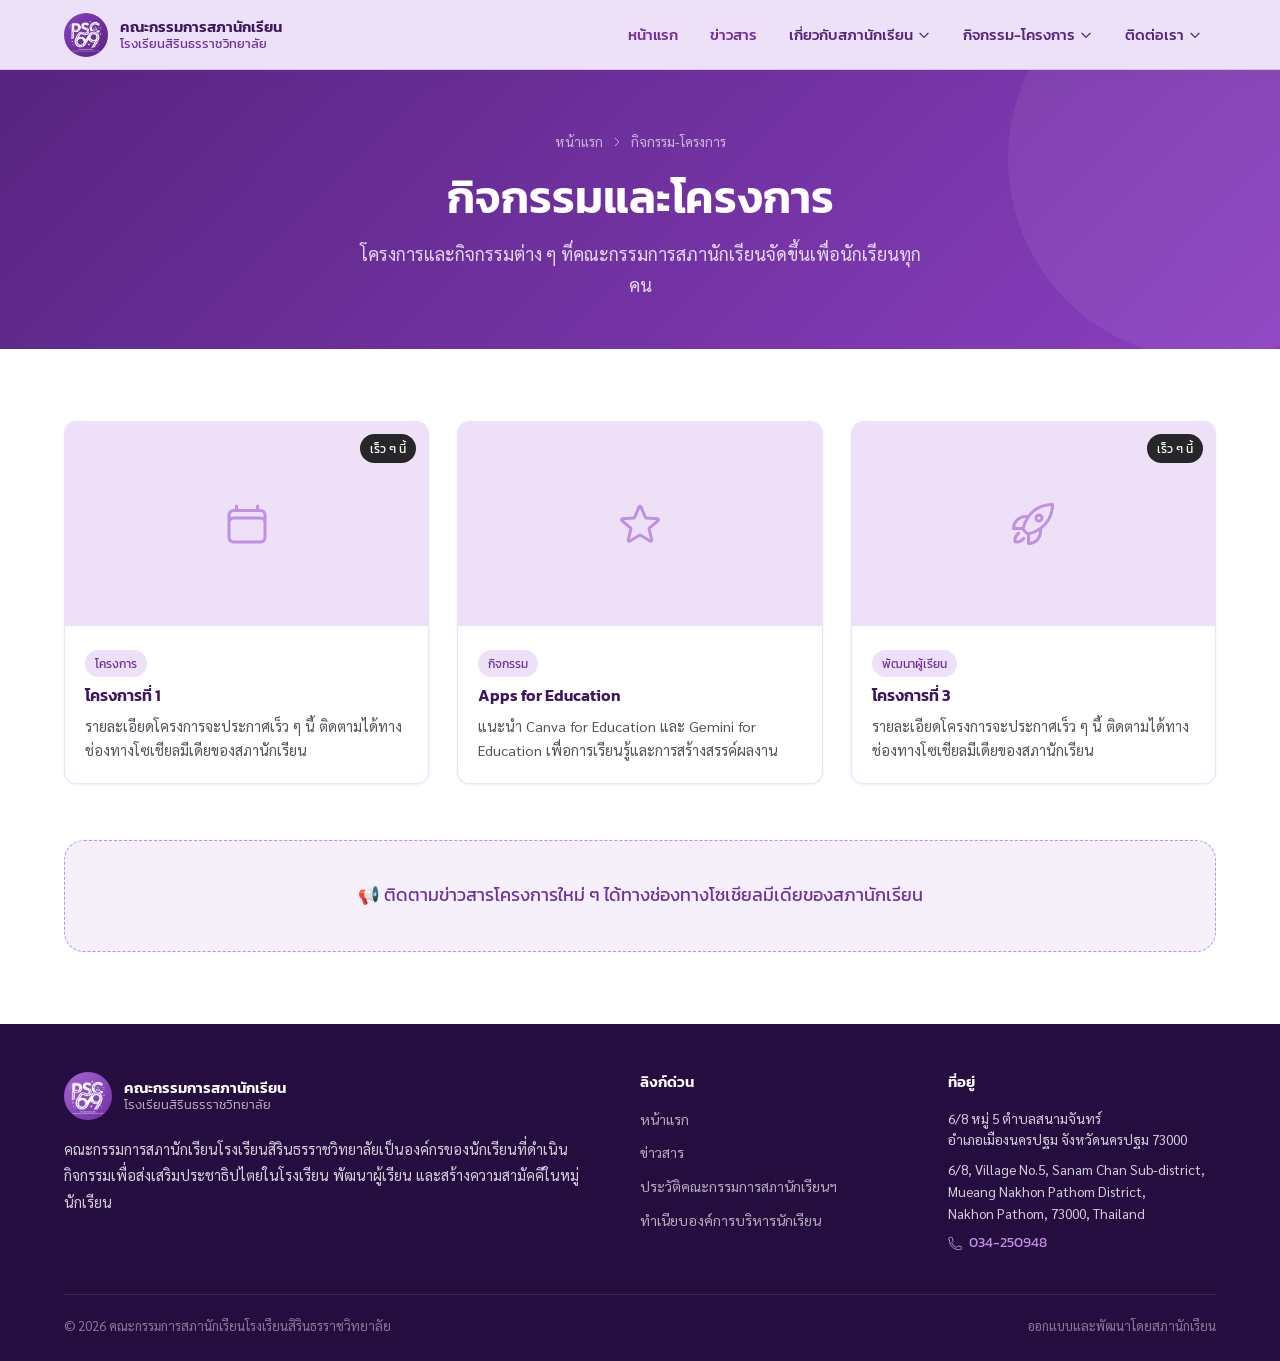
==== activities/index.html @ d9c80523 "first commit" ====
<!DOCTYPE html>
<html lang="th">
<head>
  <meta charset="UTF-8">
  <meta name="viewport" content="width=device-width, initial-scale=1.0">
  <title>กิจกรรม-โครงการ | สภานักเรียน โรงเรียนสิรินธรราชวิทยาลัย</title>
  <link rel="preconnect" href="https://fonts.googleapis.com">
  <link href="https://fonts.googleapis.com/css2?family=Kanit:wght@300;400;500;600;700&family=Sarabun:wght@300;400;500;600&display=swap" rel="stylesheet">
  <link rel="stylesheet" href="../assets/css/style.css">
  <style>body { font-family: 'Sarabun', 'TH Sarabun New', sans-serif; } :root { --font-body: 'Sarabun', sans-serif; }</style>
</head>
<body>

  <section class="page-hero">
    <div class="container">
      <div class="breadcrumb">
        <a href="../index.html">หน้าแรก</a>
        <svg xmlns="http://www.w3.org/2000/svg" fill="none" viewBox="0 0 24 24" stroke-width="2" stroke="currentColor"><path stroke-linecap="round" stroke-linejoin="round" d="m8.25 4.5 7.5 7.5-7.5 7.5"/></svg>
        <span>กิจกรรม-โครงการ</span>
      </div>
      <h1>กิจกรรมและโครงการ</h1>
      <p>โครงการและกิจกรรมต่าง ๆ ที่คณะกรรมการสภานักเรียนจัดขึ้นเพื่อนักเรียนทุกคน</p>
    </div>
  </section>

  <section class="section">
    <div class="container">
      <div class="activities-grid">

        <!-- Activity 1 -->
        <div class="activity-card fade-in">
          <div class="activity-card-img">
            <svg xmlns="http://www.w3.org/2000/svg" fill="none" viewBox="0 0 24 24" stroke-width="1.5" stroke="currentColor"><path stroke-linecap="round" stroke-linejoin="round" d="M6.75 3v2.25M17.25 3v2.25M3 18.75V7.5a2.25 2.25 0 0 1 2.25-2.25h13.5A2.25 2.25 0 0 1 21 7.5v11.25m-18 0A2.25 2.25 0 0 0 5.25 21h13.5A2.25 2.25 0 0 0 21 18.75m-18 0v-7.5A2.25 2.25 0 0 1 5.25 9h13.5A2.25 2.25 0 0 1 21 11.25v7.5"/></svg>
          </div>
          <span class="coming-soon-badge">เร็ว ๆ นี้</span>
          <div class="activity-card-body">
            <span class="activity-tag">โครงการ</span>
            <h3>โครงการที่ 1</h3>
            <p>รายละเอียดโครงการจะประกาศเร็ว ๆ นี้ ติดตามได้ทางช่องทางโซเชียลมีเดียของสภานักเรียน</p>
          </div>
        </div>

        <!-- Activity 2 -->
        <div class="activity-card fade-in" style="transition-delay:.05s">
          <div class="activity-card-img">
            <svg xmlns="http://www.w3.org/2000/svg" fill="none" viewBox="0 0 24 24" stroke-width="1.5" stroke="currentColor"><path stroke-linecap="round" stroke-linejoin="round" d="M11.48 3.499a.562.562 0 0 1 1.04 0l2.125 5.111a.563.563 0 0 0 .475.345l5.518.442c.499.04.701.663.321.988l-4.204 3.602a.563.563 0 0 0-.182.557l1.285 5.385a.562.562 0 0 1-.84.61l-4.725-2.885a.562.562 0 0 0-.586 0L6.982 20.54a.562.562 0 0 1-.84-.61l1.285-5.386a.562.562 0 0 0-.182-.557l-4.204-3.602a.562.562 0 0 1 .321-.988l5.518-.442a.563.563 0 0 0 .475-.345L11.48 3.5Z"/></svg>
          </div>
          <div class="activity-card-body">
            <span class="activity-tag">กิจกรรม</span>
            <h3>Apps for Education</h3>
            <p>แนะนำ Canva for Education และ Gemini for Education เพื่อการเรียนรู้และการสร้างสรรค์ผลงาน</p>
          </div>
        </div>

        <!-- Activity 3 -->
        <div class="activity-card fade-in" style="transition-delay:.1s">
          <div class="activity-card-img">
            <svg xmlns="http://www.w3.org/2000/svg" fill="none" viewBox="0 0 24 24" stroke-width="1.5" stroke="currentColor"><path stroke-linecap="round" stroke-linejoin="round" d="M15.59 14.37a6 6 0 0 1-5.84 7.38v-4.8m5.84-2.58a14.98 14.98 0 0 0 6.16-12.12A14.98 14.98 0 0 0 9.631 8.41m5.96 5.96a14.926 14.926 0 0 1-5.841 2.58m-.119-8.54a6 6 0 0 0-7.381 5.84h4.8m2.581-5.84a14.927 14.927 0 0 0-2.58 5.84m2.699 2.7c-.103.021-.207.041-.311.06a15.09 15.09 0 0 1-2.448-2.448 14.9 14.9 0 0 1 .06-.312m-2.24 2.39a4.493 4.493 0 0 0-1.757 4.306 4.493 4.493 0 0 0 4.306-1.758M16.5 9a1.5 1.5 0 1 1-3 0 1.5 1.5 0 0 1 3 0Z"/></svg>
          </div>
          <span class="coming-soon-badge">เร็ว ๆ นี้</span>
          <div class="activity-card-body">
            <span class="activity-tag">พัฒนาผู้เรียน</span>
            <h3>โครงการที่ 3</h3>
            <p>รายละเอียดโครงการจะประกาศเร็ว ๆ นี้ ติดตามได้ทางช่องทางโซเชียลมีเดียของสภานักเรียน</p>
          </div>
        </div>

      </div>

      <div style="text-align:center;margin-top:56px;padding:40px;background:var(--purple-50);border-radius:var(--radius-lg);border:1px dashed var(--purple-300)">
        <p style="color:var(--purple-600);font-family:var(--font-heading);font-size:1.1rem;margin:0">
          📢 ติดตามข่าวสารโครงการใหม่ ๆ ได้ทางช่องทางโซเชียลมีเดียของสภานักเรียน
        </p>
      </div>
    </div>
  </section>

  <script src="../assets/js/components.js"></script>
  <script src="../assets/js/main.js"></script>
</body>
</html>
---- assets/css/style.css ----
/* =============================================
   สภานักเรียน โรงเรียนสิรินธรราชวิทยาลัย
   Main Stylesheet
   ============================================= */

@import url('https://fonts.googleapis.com/css2?family=Kanit:wght@300;400;500;600;700&display=swap');

/* ---- CSS Variables ---- */
:root {
  --purple-50:  #f5f0fa;
  --purple-100: #ede0f7;
  --purple-200: #d9bff0;
  --purple-300: #bf90e4;
  --purple-400: #a664d4;
  --purple-500: #8a3fc0;
  --purple-600: #6f2fa0;
  --purple-700: #572480;
  --purple-800: #3d1860;
  --purple-900: #260d40;

  --white:      #ffffff;
  --gray-50:    #fafafa;
  --gray-100:   #f4f4f5;
  --gray-200:   #e4e4e7;
  --gray-400:   #a1a1aa;
  --gray-600:   #52525b;
  --gray-800:   #27272a;

  --font-heading: 'Kanit', 'TH Sarabun New', sans-serif;
  --font-body:    'TH Sarabun New', 'Kanit', sans-serif;

  --shadow-sm:  0 1px 3px rgba(138,63,192,.10);
  --shadow-md:  0 4px 16px rgba(138,63,192,.13);
  --shadow-lg:  0 8px 32px rgba(138,63,192,.18);

  --radius-sm:  6px;
  --radius-md:  12px;
  --radius-lg:  20px;

  --nav-height: 70px;
  --transition: 0.3s cubic-bezier(.4,0,.2,1);
}

/* ---- Reset & Base ---- */
*, *::before, *::after { box-sizing: border-box; margin: 0; padding: 0; }

html { scroll-behavior: smooth; font-size: 16px; }

body {
  font-family: var(--font-body);
  font-size: 18px;
  line-height: 1.7;
  color: var(--gray-800);
  background: var(--white);
  overflow-x: hidden;
}

img { max-width: 100%; display: block; }
a  { text-decoration: none; color: inherit; }
ul { list-style: none; }
button { cursor: pointer; border: none; background: none; font-family: inherit; }

/* ---- Typography ---- */
h1, h2, h3, h4, h5, h6 {
  font-family: var(--font-heading);
  font-weight: 600;
  line-height: 1.3;
  color: var(--purple-800);
}
h1 { font-size: clamp(1.8rem, 4vw, 2.8rem); }
h2 { font-size: clamp(1.4rem, 3vw, 2rem); }
h3 { font-size: clamp(1.1rem, 2vw, 1.4rem); }

p { margin-bottom: 1rem; }

/* ---- Utility Classes ---- */
.container {
  max-width: 1200px;
  margin: 0 auto;
  padding: 0 24px;
}
.section { padding: 72px 0; }
.section-sm { padding: 48px 0; }

.btn {
  display: inline-flex;
  align-items: center;
  gap: 8px;
  padding: 12px 28px;
  border-radius: var(--radius-sm);
  font-family: var(--font-heading);
  font-size: 1rem;
  font-weight: 500;
  transition: var(--transition);
}
.btn-primary {
  background: var(--purple-500);
  color: var(--white);
}
.btn-primary:hover {
  background: var(--purple-600);
  transform: translateY(-2px);
  box-shadow: var(--shadow-md);
}
.btn-outline {
  border: 2px solid var(--purple-500);
  color: var(--purple-600);
}
.btn-outline:hover {
  background: var(--purple-500);
  color: var(--white);
  transform: translateY(-2px);
}

.section-header {
  text-align: center;
  margin-bottom: 48px;
}
.section-header h2 { margin-bottom: 12px; }
.section-header p  { color: var(--gray-600); max-width: 600px; margin: 0 auto; }
.section-divider {
  width: 56px; height: 4px;
  background: linear-gradient(90deg, var(--purple-400), var(--purple-300));
  border-radius: 2px;
  margin: 12px auto 0;
}

/* ---- Fade-in Animation ---- */
.fade-in {
  opacity: 0;
  transform: translateY(24px);
  transition: opacity .6s ease, transform .6s ease;
}
.fade-in.visible {
  opacity: 1;
  transform: translateY(0);
}

/* ============================================
   NAVBAR
   ============================================ */
.navbar {
  position: sticky;
  top: 0;
  z-index: 1000;
  height: var(--nav-height);
  background: rgba(237,224,247,.95);
  backdrop-filter: blur(12px);
  border-bottom: 1px solid var(--purple-200);
  box-shadow: 0 2px 12px rgba(138,63,192,.08);
}
.navbar-inner {
  display: flex;
  align-items: center;
  justify-content: space-between;
  height: 100%;
}

/* Brand */
.navbar-brand {
  display: flex;
  align-items: center;
  gap: 12px;
  flex-shrink: 0;
}
.navbar-logo {
  width: 44px; height: 44px;
  background: linear-gradient(135deg, var(--purple-500), var(--purple-700));
  border-radius: 50%;
  display: flex; align-items: center; justify-content: center;
  color: #fff;
  font-family: var(--font-heading);
  font-weight: 700;
  font-size: 1.2rem;
  flex-shrink: 0;
}
.navbar-name {
  font-family: var(--font-heading);
  font-size: .95rem;
  font-weight: 600;
  color: var(--purple-800);
  line-height: 1.2;
  max-width: 280px;
}
.navbar-name span { display: block; font-weight: 400; font-size: .82rem; color: var(--purple-600); }

/* Nav Links */
.navbar-menu {
  display: flex;
  align-items: center;
  gap: 4px;
}
.nav-item { position: relative; }
.nav-link {
  display: flex;
  align-items: center;
  gap: 4px;
  padding: 8px 14px;
  border-radius: var(--radius-sm);
  font-family: var(--font-heading);
  font-size: .95rem;
  font-weight: 500;
  color: var(--purple-700);
  transition: var(--transition);
  white-space: nowrap;
}
.nav-link:hover, .nav-link.active {
  background: var(--purple-100);
  color: var(--purple-600);
}
.nav-link svg { width: 14px; height: 14px; transition: transform var(--transition); }
.nav-item:hover .nav-link svg { transform: rotate(180deg); }

/* Dropdown */
.dropdown-menu {
  position: absolute;
  top: calc(100% + 8px);
  right: 0;
  min-width: 200px;
  background: var(--white);
  border: 1px solid var(--purple-200);
  border-radius: var(--radius-md);
  box-shadow: var(--shadow-lg);
  padding: 8px;
  opacity: 0;
  pointer-events: none;
  transform: translateY(-8px);
  transition: var(--transition);
  z-index: 100;
}
.nav-item:hover .dropdown-menu {
  opacity: 1;
  pointer-events: auto;
  transform: translateY(0);
}
.dropdown-item {
  display: flex;
  align-items: center;
  gap: 10px;
  padding: 10px 14px;
  border-radius: var(--radius-sm);
  font-family: var(--font-heading);
  font-size: .9rem;
  color: var(--gray-700, var(--gray-800));
  transition: var(--transition);
}
.dropdown-item:hover {
  background: var(--purple-50);
  color: var(--purple-600);
}
.dropdown-item svg { width: 18px; height: 18px; color: var(--purple-400); flex-shrink: 0; }

/* Hamburger */
.hamburger {
  display: none;
  flex-direction: column;
  gap: 5px;
  padding: 8px;
  border-radius: var(--radius-sm);
  transition: var(--transition);
}
.hamburger:hover { background: var(--purple-100); }
.hamburger span {
  display: block;
  width: 24px; height: 2px;
  background: var(--purple-700);
  border-radius: 2px;
  transition: var(--transition);
  transform-origin: center;
}
.hamburger.open span:nth-child(1) { transform: rotate(45deg) translate(5px,5px); }
.hamburger.open span:nth-child(2) { opacity: 0; transform: scaleX(0); }
.hamburger.open span:nth-child(3) { transform: rotate(-45deg) translate(5px,-5px); }

/* Mobile overlay */
.mobile-overlay {
  display: none;
  position: fixed; inset: 0;
  background: rgba(38,13,64,.45);
  z-index: 998;
  opacity: 0;
  pointer-events: none;
  transition: opacity var(--transition);
}
.mobile-overlay.active {
  opacity: 1;
  pointer-events: auto;
}

/* Mobile sidebar */
.mobile-menu {
  position: fixed;
  top: 0; right: 0;
  width: min(320px, 85vw);
  height: 100dvh;
  background: var(--white);
  z-index: 999;
  padding: 80px 24px 32px;
  overflow-y: auto;
  transform: translateX(100%);
  transition: transform var(--transition);
  border-left: 2px solid var(--purple-200);
}
.mobile-menu.open { transform: translateX(0); }
.mobile-menu .m-nav-item { border-bottom: 1px solid var(--purple-100); }
.mobile-menu .m-nav-link {
  display: flex; align-items: center; justify-content: space-between;
  padding: 14px 4px;
  font-family: var(--font-heading);
  font-size: 1rem; font-weight: 500;
  color: var(--purple-800);
}
.mobile-menu .m-sub-menu { padding: 0 0 8px 16px; display: none; }
.mobile-menu .m-sub-menu.open { display: block; }
.mobile-menu .m-sub-link {
  display: flex; align-items: center; gap: 8px;
  padding: 10px 4px;
  font-family: var(--font-heading);
  font-size: .95rem;
  color: var(--purple-600);
}
.mobile-menu .m-sub-link:hover { color: var(--purple-500); }
.mobile-menu .m-sub-link svg { width: 16px; height: 16px; }

/* ============================================
   HERO SLIDER
   ============================================ */
.hero-slider {
  position: relative;
  width: 100%;
  max-width: 1100px;
  height: 100%;
  object-fit: cover;
  aspect-ratio: 16/9;
  max-height: 600px;
  overflow: hidden;
  background: var(--purple-900);
  margin: 0 auto;
  border-radius: var(--radius-md);
}
.slide {
  position: absolute; inset: 0;
  opacity: 0;
  transition: opacity .8s ease;
}
.slide.active { opacity: 1; }
.slide img {
  width: 100%; height: 100%;
  object-fit: cover;
  filter: brightness(.75);
}
.slide-caption {
  position: absolute;
  bottom: 0; left: 0; right: 0;
  padding: 40px 48px 32px;
  background: linear-gradient(transparent, rgba(38,13,64,.7));
  color: var(--white);
}
.slide-caption h2 {
  font-family: var(--font-heading);
  font-size: clamp(1.2rem, 3vw, 2rem);
  font-weight: 600;
  color: var(--white);
  text-shadow: 0 2px 8px rgba(0,0,0,.4);
}
.slide-caption p { font-size: 1rem; opacity: .85; margin: 0; }

/* Controls */
.slider-btn {
  position: absolute; top: 50%; transform: translateY(-50%);
  width: 44px; height: 44px;
  background: rgba(255,255,255,.2);
  border-radius: 50%;
  display: flex; align-items: center; justify-content: center;
  color: #fff;
  transition: var(--transition);
  z-index: 10;
  backdrop-filter: blur(4px);
}
.slider-btn:hover { background: rgba(255,255,255,.35); }
.slider-btn.prev { left: 16px; }
.slider-btn.next { right: 16px; }
.slider-btn svg { width: 20px; height: 20px; }

.slider-indicators {
  position: absolute; bottom: 12px; left: 50%; transform: translateX(-50%);
  display: flex; gap: 8px; z-index: 10;
}
.indicator {
  width: 8px; height: 8px;
  border-radius: 50%;
  background: rgba(255,255,255,.5);
  transition: var(--transition);
}
.indicator.active {
  background: var(--white);
  width: 24px;
  border-radius: 4px;
}

/* ============================================
   INTRO SECTION
   ============================================ */
.intro-section {
  background: linear-gradient(135deg, var(--purple-50) 0%, var(--white) 60%);
}
.intro-grid {
  display: grid;
  grid-template-columns: 1fr 1fr;
  gap: 56px;
  align-items: center;
}
.intro-badge {
  display: inline-flex;
  align-items: center;
  gap: 8px;
  padding: 6px 16px;
  background: var(--purple-100);
  color: var(--purple-600);
  border-radius: 100px;
  font-family: var(--font-heading);
  font-size: .85rem;
  font-weight: 500;
  margin-bottom: 16px;
}
.intro-text h2 { margin-bottom: 16px; }
.intro-text p { color: var(--gray-600); }

.intro-stats {
  display: grid;
  grid-template-columns: 1fr 1fr;
  gap: 20px;
}
.stat-card {
  background: var(--white);
  border: 1px solid var(--purple-200);
  border-radius: var(--radius-md);
  padding: 24px;
  text-align: center;
  transition: var(--transition);
  box-shadow: var(--shadow-sm);
}
.stat-card:hover { box-shadow: var(--shadow-md); transform: translateY(-4px); }
.stat-num {
  font-family: var(--font-heading);
  font-size: 2rem;
  font-weight: 700;
  color: var(--purple-500);
}
.stat-label { font-size: .9rem; color: var(--gray-600); margin: 0; }

/* ============================================
   ANNOUNCEMENT CARDS
   ============================================ */
.announcements-section {
  background: linear-gradient(135deg, var(--purple-50) 0%, var(--white) 60%);
}

.news-grid {
  display: grid;
  grid-template-columns: repeat(3, 1fr);
  gap: 28px;
}
.news-card {
  background: var(--white);
  border-radius: var(--radius-md);
  overflow: hidden;
  box-shadow: var(--shadow-sm);
  border: 1px solid var(--purple-100);
  transition: var(--transition);
  display: flex;
  flex-direction: column;
}
.news-card:hover {
  transform: translateY(-6px);
  box-shadow: var(--shadow-lg);
  border-color: var(--purple-300);
}
.news-card-img {
  aspect-ratio: 16/9;
  overflow: hidden;
  background: var(--purple-100);
  position: relative;
}
.news-card-img img {
  width: 100%; height: 100%;
  object-fit: cover;
  transition: transform .5s ease;
}
.news-card:hover .news-card-img img { transform: scale(1.05); }

/* placeholder when no image */
.news-card-img.placeholder {
  display: flex; align-items: center; justify-content: center;
}
.news-card-img.placeholder svg { width: 48px; height: 48px; color: var(--purple-300); }

.news-card-body { padding: 20px; flex: 1; display: flex; flex-direction: column; }
.news-date {
  font-size: .82rem;
  color: var(--purple-500);
  font-family: var(--font-heading);
  margin-bottom: 8px;
}
.news-card-body h3 {
  font-size: 1.05rem;
  margin-bottom: 10px;
  display: -webkit-box;
  -webkit-line-clamp: 2;
  -webkit-box-orient: vertical;
  overflow: hidden;
  /* Fallback for non-webkit browsers */
  max-height: 3.15em;
  line-height: 1.5;
}
.news-card-body p {
  font-size: .92rem;
  color: var(--gray-600);
  margin-bottom: 16px;
  flex: 1;
  display: -webkit-box;
  -webkit-line-clamp: 3;
  -webkit-box-orient: vertical;
  overflow: hidden;
  /* Fallback for non-webkit browsers */
  max-height: 4.14em;
  line-height: 1.38;
}
.read-more {
  display: inline-flex;
  align-items: center;
  gap: 6px;
  color: var(--purple-500);
  font-family: var(--font-heading);
  font-size: .9rem;
  font-weight: 500;
  transition: var(--transition);
}
.read-more:hover { color: var(--purple-700); gap: 10px; }
.read-more svg { width: 16px; height: 16px; }

.section-footer { text-align: center; margin-top: 40px; }

/* ============================================
   FOOTER
   ============================================ */
.footer {
  background: var(--purple-900);
  color: rgba(255,255,255,.8);
  padding: 48px 0 24px;
}
.footer-grid {
  display: grid;
  grid-template-columns: 2fr 1fr 1fr;
  gap: 40px;
  margin-bottom: 40px;
}
.footer-logo {
  display: flex; align-items: center; gap: 12px;
  margin-bottom: 16px;
}
.footer-logo-icon {
  width: 48px; height: 48px;
  background: linear-gradient(135deg, var(--purple-400), var(--purple-600));
  border-radius: 50%;
  display: flex; align-items: center; justify-content: center;
  color: #fff;
  font-family: var(--font-heading);
  font-weight: 700; font-size: 1.2rem;
}
.footer-logo-text {
  font-family: var(--font-heading);
  font-size: .95rem;
  font-weight: 600;
  color: var(--white);
  line-height: 1.2;
}
.footer-logo-text span { display: block; font-weight: 300; font-size: .8rem; opacity: .7; }
.footer-desc { font-size: .92rem; line-height: 1.8; margin-bottom: 0; }

.footer-col h4 {
  font-family: var(--font-heading);
  font-size: .95rem;
  font-weight: 600;
  color: var(--white);
  margin-bottom: 16px;
}
.footer-links { display: flex; flex-direction: column; gap: 10px; }
.footer-links a {
  font-size: .88rem;
  color: rgba(255,255,255,.65);
  transition: color var(--transition);
}
.footer-links a:hover { color: var(--purple-300); }

.footer-address {
  display: flex; flex-direction: column; gap: 8px;
}
.footer-address p { font-size: .85rem; line-height: 1.6; margin: 0; }
.footer-address .phone {
  display: flex; align-items: center; gap: 6px;
  font-family: var(--font-heading);
  color: var(--purple-300);
}
.footer-address .phone svg { width: 15px; height: 15px; }

.footer-bottom {
  border-top: 1px solid rgba(255,255,255,.1);
  padding-top: 20px;
  display: flex;
  justify-content: space-between;
  align-items: center;
  flex-wrap: wrap;
  gap: 12px;
  font-size: .82rem;
  color: rgba(255,255,255,.45);
}

/* ============================================
   PAGE HERO (inner pages)
   ============================================ */
.page-hero {
  background: linear-gradient(135deg, var(--purple-700) 0%, var(--purple-500) 100%);
  color: var(--white);
  padding: 60px 0 48px;
  text-align: center;
  position: relative;
  overflow: hidden;
}
.page-hero::before {
  content: '';
  position: absolute;
  top: -40%; right: -10%;
  width: 400px; height: 400px;
  background: rgba(255,255,255,.06);
  border-radius: 50%;
}
.page-hero h1 { color: var(--white); margin-bottom: 12px; }
.page-hero p { color: rgba(255,255,255,.8); max-width: 580px; margin: 0 auto; }
.breadcrumb {
  display: flex; align-items: center; gap: 8px; justify-content: center;
  margin-bottom: 16px;
  font-size: .85rem;
  color: rgba(255,255,255,.65);
}
.breadcrumb a { color: rgba(255,255,255,.65); transition: color var(--transition); }
.breadcrumb a:hover { color: #fff; }
.breadcrumb svg { width: 12px; height: 12px; }

/* ============================================
   COMMITTEE PAGE
   ============================================ */
.department-section { padding: 56px 0; }
.department-section + .department-section { border-top: 1px solid var(--purple-100); }
.department-header {
  display: flex; align-items: center; gap: 12px;
  margin-bottom: 32px;
}
.dept-icon {
  width: 40px; height: 40px;
  background: var(--purple-100);
  border-radius: var(--radius-sm);
  display: flex; align-items: center; justify-content: center;
  flex-shrink: 0;
}
.dept-icon svg { width: 20px; height: 20px; color: var(--purple-500); }
.department-header h3 { color: var(--purple-700); margin: 0; }

.members-grid {
  display: grid;
  grid-template-columns: repeat(auto-fill, minmax(180px, 1fr));
  gap: 24px;
}
.member-card {
  text-align: center;
  transition: var(--transition);
}
.member-card:hover { transform: translateY(-6px); }
.member-photo {
  width: 100%;
  aspect-ratio: 1;
  border-radius: var(--radius-md);
  overflow: hidden;
  background: var(--purple-100);
  margin-bottom: 12px;
  border: 2px solid var(--purple-200);
  transition: var(--transition);
  display: flex; align-items: center; justify-content: center;
}
.member-card:hover .member-photo {
  border-color: var(--purple-400);
  box-shadow: var(--shadow-md);
}
.member-photo img { width: 100%; height: 100%; object-fit: cover; }
.member-photo svg { width: 56px; height: 56px; color: var(--purple-300); }
.member-name {
  font-family: var(--font-heading);
  font-size: .95rem;
  font-weight: 600;
  color: var(--purple-800);
  margin-bottom: 4px;
}
.member-role {
  font-size: .85rem;
  color: var(--purple-500);
}

/* President card - larger */
.member-card.president .member-photo {
  border-color: var(--purple-400);
  box-shadow: 0 0 0 3px rgba(138,63,192,.15);
}
.member-card.president .member-name { font-size: 1.05rem; }

/* Advisor section */
.advisor-grid {
  display: grid;
  grid-template-columns: repeat(auto-fill, minmax(200px, 1fr));
  gap: 24px;
}

.constitution-banner {
  background: linear-gradient(135deg, var(--purple-50), var(--purple-100));
  border: 1px solid var(--purple-200);
  border-radius: var(--radius-lg);
  padding: 32px 40px;
  display: flex;
  align-items: center;
  justify-content: space-between;
  gap: 24px;
  margin-top: 56px;
}
.constitution-info h3 { margin-bottom: 8px; }
.constitution-info p { color: var(--gray-600); margin: 0; }
.constitution-banner svg.big-icon { width: 56px; height: 56px; color: var(--purple-400); flex-shrink: 0; }

/* ============================================
   ANNOUNCEMENTS LIST PAGE
   ============================================ */
.announcements-grid {
  display: grid;
  grid-template-columns: repeat(3, 1fr);
  gap: 28px;
}
/* inherits .news-card styles */

/* ============================================
   ANNOUNCEMENT DETAIL PAGE
   ============================================ */
.article-layout {
  display: grid;
  grid-template-columns: 1fr 320px;
  gap: 48px;
  align-items: start;
}
.article-hero-img {
  width: 100%;
  aspect-ratio: 16/9;
  object-fit: cover;
  border-radius: var(--radius-md);
  margin-bottom: 32px;
}
.article-meta {
  display: flex; align-items: center; gap: 16px;
  margin-bottom: 24px;
  flex-wrap: wrap;
}
.article-meta .tag {
  padding: 4px 12px;
  background: var(--purple-100);
  color: var(--purple-600);
  border-radius: 100px;
  font-family: var(--font-heading);
  font-size: .82rem;
}
.article-meta .date { font-size: .9rem; color: var(--gray-400); }
.article-content h2, .article-content h3 { margin: 28px 0 12px; }
.article-content p { color: var(--gray-600); }
.article-content img { border-radius: var(--radius-sm); margin: 24px 0; }

.article-sidebar {
  position: sticky; top: calc(var(--nav-height) + 24px);
}
.sidebar-card {
  background: var(--gray-50);
  border: 1px solid var(--purple-100);
  border-radius: var(--radius-md);
  padding: 24px;
  margin-bottom: 24px;
}
.sidebar-card h4 {
  margin-bottom: 16px;
  font-size: 1rem;
  color: var(--purple-700);
}
.recent-news-list { display: flex; flex-direction: column; gap: 14px; }
.recent-news-item { display: flex; gap: 12px; align-items: start; }
.recent-news-item .thumb {
  width: 64px; height: 48px;
  border-radius: 6px;
  overflow: hidden; flex-shrink: 0;
  background: var(--purple-100);
}
.recent-news-item .thumb img { width: 100%; height: 100%; object-fit: cover; }
.recent-news-item a { font-size: .88rem; color: var(--gray-800); line-height: 1.4; transition: color var(--transition); }
.recent-news-item a:hover { color: var(--purple-600); }
.recent-news-item .small-date { font-size: .78rem; color: var(--gray-400); }

/* ============================================
   HISTORY PAGE
   ============================================ */
.history-content { max-width: 800px; margin: 0 auto; }
.history-content h3 { margin: 36px 0 12px; }
.history-content p { color: var(--gray-600); }

.timeline { padding: 16px 0; }
.timeline-item {
  display: flex;
  gap: 24px;
  padding-bottom: 32px;
  position: relative;
}
.timeline-item::before {
  content: '';
  position: absolute;
  left: 31px; top: 32px;
  width: 2px; bottom: 0;
  background: var(--purple-200);
}
.timeline-item:last-child::before { display: none; }
.timeline-dot {
  width: 20px; height: 20px;
  border-radius: 50%;
  background: var(--purple-400);
  border: 3px solid var(--white);
  box-shadow: 0 0 0 2px var(--purple-300);
  flex-shrink: 0;
  margin-top: 4px;
  position: relative; z-index: 1;
}
.timeline-year {
  min-width: 60px;
  font-family: var(--font-heading);
  font-weight: 700;
  font-size: 1rem;
  color: var(--purple-600);
  padding-top: 2px;
}
.timeline-body h4 { margin-bottom: 6px; }
.timeline-body p { font-size: .92rem; color: var(--gray-600); margin: 0; }

/* ============================================
   ACTIVITIES
   ============================================ */
.activities-grid {
  display: grid;
  grid-template-columns: repeat(3,1fr);
  gap: 28px;
}
.activity-card {
  background: var(--white);
  border: 1px solid var(--purple-100);
  border-radius: var(--radius-md);
  overflow: hidden;
  box-shadow: var(--shadow-sm);
  transition: var(--transition);
}
.activity-card:hover { transform: translateY(-6px); box-shadow: var(--shadow-lg); }
.activity-card-img {
  aspect-ratio: 16/9;
  background: var(--purple-100);
  display: flex; align-items: center; justify-content: center;
}
.activity-card-img svg { width: 48px; height: 48px; color: var(--purple-300); }
.activity-card-body { padding: 20px; }
.activity-tag {
  display: inline-block;
  padding: 3px 10px;
  background: var(--purple-100);
  color: var(--purple-600);
  border-radius: 100px;
  font-size: .78rem;
  font-family: var(--font-heading);
  margin-bottom: 8px;
}
.activity-card-body h3 { font-size: 1rem; margin-bottom: 8px; }
.activity-card-body p { font-size: .9rem; color: var(--gray-600); margin: 0; }
.coming-soon-badge {
  position: absolute; top: 12px; right: 12px;
  padding: 4px 10px;
  background: var(--gray-800);
  color: #fff;
  font-family: var(--font-heading);
  font-size: .78rem;
  border-radius: 100px;
}
.activity-card { position: relative; }

/* ============================================
   RESPONSIVE
   ============================================ */
@media (max-width: 1024px) {
  .news-grid, .announcements-grid, .activities-grid { grid-template-columns: repeat(2,1fr); }
  .intro-grid { gap: 32px; }
  .footer-grid { grid-template-columns: 1fr 1fr; }
  .footer-brand { grid-column: span 2; }
  .article-layout { grid-template-columns: 1fr; }
  .article-sidebar { position: static; }
}

@media (max-width: 768px) {
  :root { --nav-height: 60px; }
  body { font-size: 17px; }

  .navbar-menu { display: none; }
  .hamburger { display: flex; }
  .mobile-overlay { display: block; }

  .navbar-name { font-size: .82rem; max-width: 200px; }

  .hero-slider {
    height: 260px;
    max-width: 100%;
    aspect-ratio: 16/9;
    max-height: 800px;
  }
  .slide-caption { padding: 24px; }

  .intro-grid { grid-template-columns: 1fr; gap: 32px; }
  .news-grid, .announcements-grid, .activities-grid { grid-template-columns: 1fr; }
  .members-grid { grid-template-columns: repeat(2, 1fr); }
  .advisor-grid { grid-template-columns: repeat(2, 1fr); }
  .footer-grid { grid-template-columns: 1fr; }
  .footer-brand { grid-column: span 1; }
  .footer-bottom { flex-direction: column; text-align: center; }
  .constitution-banner { flex-direction: column; text-align: center; }
  .section { padding: 48px 0; }
}

@media (max-width: 480px) {
  .container { padding: 0 16px; }
  .members-grid { grid-template-columns: repeat(2,1fr); gap: 16px; }
  .intro-stats { grid-template-columns: 1fr 1fr; }
}
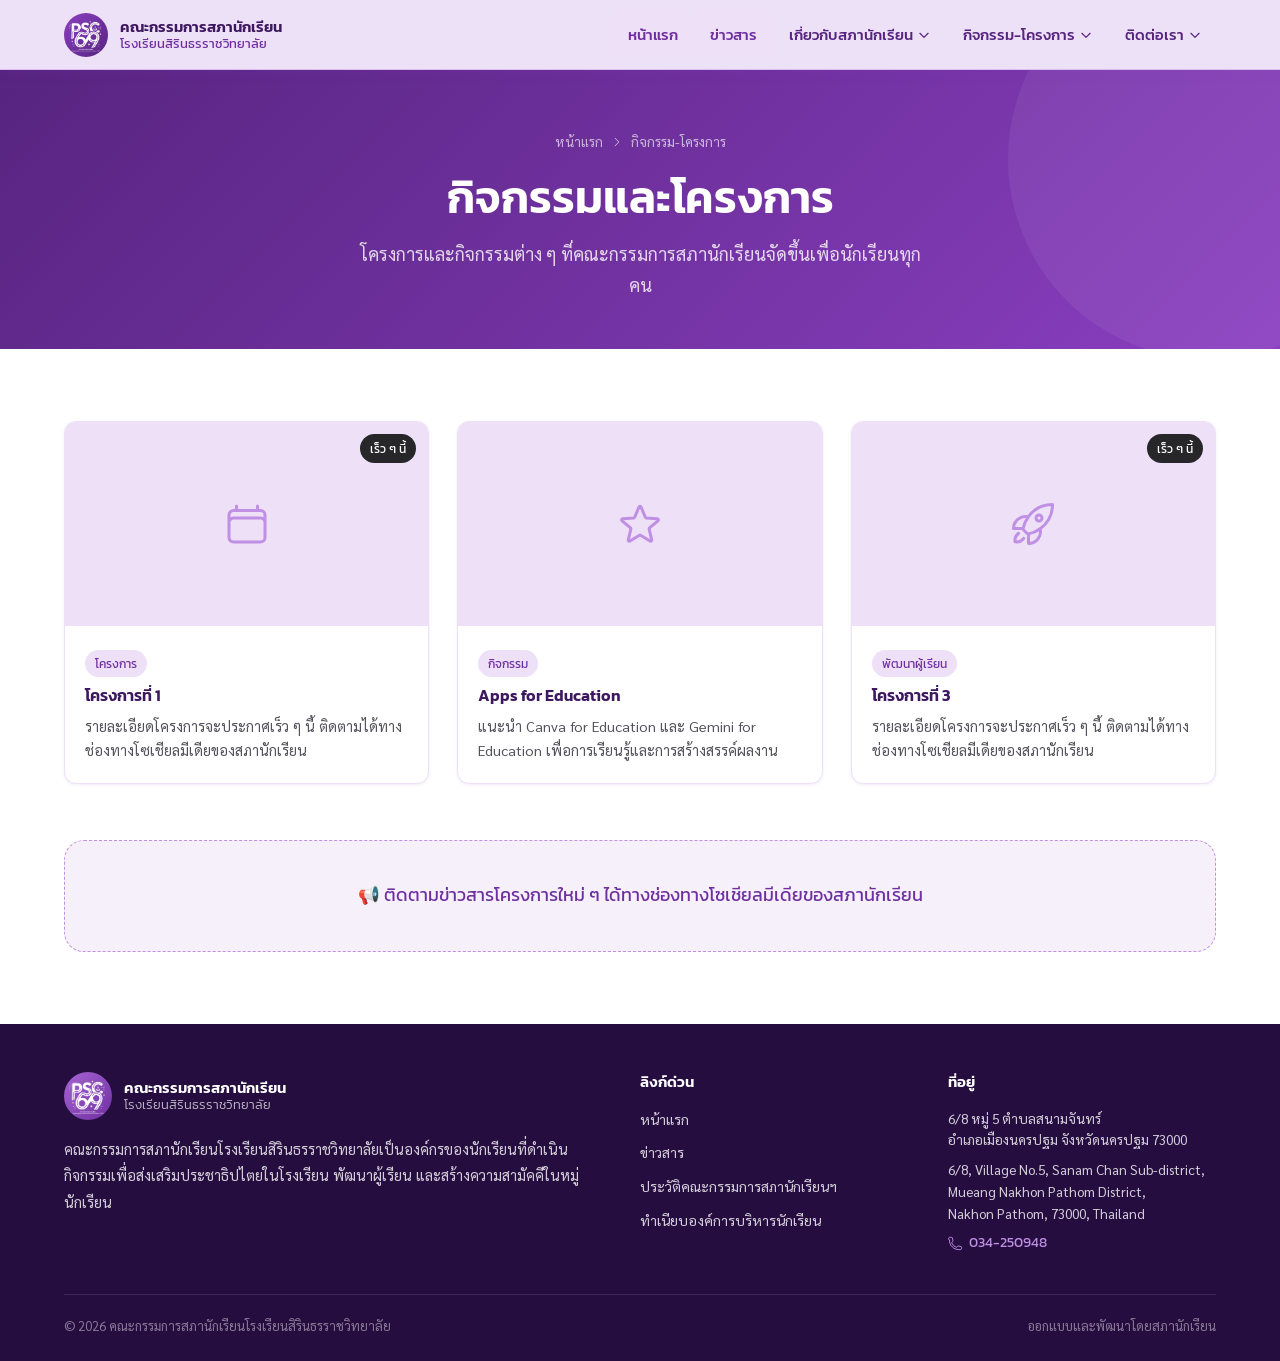
==== commit 7f89277e: "Update website content and structure" ====
--- a/activities/index.html
+++ b/activities/index.html
@@ -6,6 +6,7 @@
   <title>กิจกรรม-โครงการ | สภานักเรียน โรงเรียนสิรินธรราชวิทยาลัย</title>
   <link rel="preconnect" href="https://fonts.googleapis.com">
   <link href="https://fonts.googleapis.com/css2?family=Kanit:wght@300;400;500;600;700&family=Sarabun:wght@300;400;500;600&display=swap" rel="stylesheet">
+  <link rel="stylesheet" href="../shared/shared.css">
   <link rel="stylesheet" href="../assets/css/style.css">
   <style>body { font-family: 'Sarabun', 'TH Sarabun New', sans-serif; } :root { --font-body: 'Sarabun', sans-serif; }</style>
 </head>
@@ -75,7 +76,7 @@
     </div>
   </section>
 
-  <script src="../assets/js/components.js"></script>
+  <script src="../shared/components.js"></script>
   <script src="../assets/js/main.js"></script>
 </body>
 </html>
--- a/shared/shared.css
+++ b/shared/shared.css
@@ -0,0 +1,321 @@
+@import url('https://fonts.googleapis.com/css2?family=Kanit:wght@300;400;500;600;700&display=swap');
+
+:root {
+  --purple-50:  #f5f0fa;
+  --purple-100: #ede0f7;
+  --purple-200: #d9bff0;
+  --purple-300: #bf90e4;
+  --purple-400: #a664d4;
+  --purple-500: #8a3fc0;
+  --purple-600: #6f2fa0;
+  --purple-700: #572480;
+  --purple-800: #3d1860;
+  --purple-900: #260d40;
+
+  --white:      #ffffff;
+  --gray-50:    #fafafa;
+  --gray-100:   #f4f4f5;
+  --gray-200:   #e4e4e7;
+  --gray-400:   #a1a1aa;
+  --gray-600:   #52525b;
+  --gray-800:   #27272a;
+
+  --font-heading: 'Kanit', 'TH Sarabun New', sans-serif;
+  --font-body:    'TH Sarabun New', 'Kanit', sans-serif;
+
+  --shadow-sm:  0 1px 3px rgba(138,63,192,.10);
+  --shadow-md:  0 4px 16px rgba(138,63,192,.13);
+  --shadow-lg:  0 8px 32px rgba(138,63,192,.18);
+
+  --radius-sm:  6px;
+  --radius-md:  12px;
+  --radius-lg:  20px;
+
+  --nav-height: 70px;
+  --transition: 0.3s cubic-bezier(.4,0,.2,1);
+}
+
+.container {
+  max-width: 1200px;
+  margin: 0 auto;
+  padding: 0 24px;
+}
+
+/* ============================================
+   NAVBAR
+   ============================================ */
+.navbar {
+  position: sticky;
+  top: 0;
+  z-index: 1000;
+  height: var(--nav-height);
+  background: rgba(237,224,247,.95);
+  backdrop-filter: blur(12px);
+  border-bottom: 1px solid var(--purple-200);
+  box-shadow: 0 2px 12px rgba(138,63,192,.08);
+}
+.navbar-inner {
+  display: flex;
+  align-items: center;
+  justify-content: space-between;
+  height: 100%;
+}
+
+.navbar-brand {
+  display: flex;
+  align-items: center;
+  gap: 12px;
+  flex-shrink: 0;
+}
+.navbar-logo {
+  width: 44px; height: 44px;
+  background: linear-gradient(135deg, var(--purple-500), var(--purple-700));
+  border-radius: 50%;
+  display: flex; align-items: center; justify-content: center;
+  color: #fff;
+  font-family: var(--font-heading);
+  font-weight: 700;
+  font-size: 1.2rem;
+  flex-shrink: 0;
+}
+.navbar-name {
+  font-family: var(--font-heading);
+  font-size: .95rem;
+  font-weight: 600;
+  color: var(--purple-800);
+  line-height: 1.2;
+  max-width: 280px;
+}
+.navbar-name span { display: block; font-weight: 400; font-size: .82rem; color: var(--purple-600); }
+
+.navbar-menu {
+  display: flex;
+  align-items: center;
+  gap: 4px;
+}
+.nav-item { position: relative; }
+.nav-link {
+  display: flex;
+  align-items: center;
+  gap: 4px;
+  padding: 8px 14px;
+  border-radius: var(--radius-sm);
+  font-family: var(--font-heading);
+  font-size: .95rem;
+  font-weight: 500;
+  color: var(--purple-700);
+  transition: var(--transition);
+  white-space: nowrap;
+}
+.nav-link:hover, .nav-link.active {
+  background: var(--purple-100);
+  color: var(--purple-600);
+}
+.nav-link svg { width: 14px; height: 14px; transition: transform var(--transition); }
+.nav-item:hover .nav-link svg { transform: rotate(180deg); }
+
+.dropdown-menu {
+  position: absolute;
+  top: calc(100% + 8px);
+  right: 0;
+  min-width: 200px;
+  background: var(--white);
+  border: 1px solid var(--purple-200);
+  border-radius: var(--radius-md);
+  box-shadow: var(--shadow-lg);
+  padding: 8px;
+  opacity: 0;
+  pointer-events: none;
+  transform: translateY(-8px);
+  transition: var(--transition);
+  z-index: 100;
+}
+.nav-item:hover .dropdown-menu {
+  opacity: 1;
+  pointer-events: auto;
+  transform: translateY(0);
+}
+.dropdown-item {
+  display: flex;
+  align-items: center;
+  gap: 10px;
+  padding: 10px 14px;
+  border-radius: var(--radius-sm);
+  font-family: var(--font-heading);
+  font-size: .9rem;
+  color: var(--gray-700, var(--gray-800));
+  transition: var(--transition);
+}
+.dropdown-item:hover {
+  background: var(--purple-50);
+  color: var(--purple-600);
+}
+.dropdown-item svg { width: 18px; height: 18px; color: var(--purple-400); flex-shrink: 0; }
+
+.hamburger {
+  display: none;
+  flex-direction: column;
+  gap: 5px;
+  padding: 8px;
+  border-radius: var(--radius-sm);
+  transition: var(--transition);
+}
+.hamburger:hover { background: var(--purple-100); }
+.hamburger span {
+  display: block;
+  width: 24px; height: 2px;
+  background: var(--purple-700);
+  border-radius: 2px;
+  transition: var(--transition);
+  transform-origin: center;
+}
+.hamburger.open span:nth-child(1) { transform: rotate(45deg) translate(5px,5px); }
+.hamburger.open span:nth-child(2) { opacity: 0; transform: scaleX(0); }
+.hamburger.open span:nth-child(3) { transform: rotate(-45deg) translate(5px,-5px); }
+
+.mobile-overlay {
+  display: none;
+  position: fixed; inset: 0;
+  background: rgba(38,13,64,.45);
+  z-index: 998;
+  opacity: 0;
+  pointer-events: none;
+  transition: opacity var(--transition);
+}
+.mobile-overlay.active {
+  opacity: 1;
+  pointer-events: auto;
+}
+
+.mobile-menu {
+  position: fixed;
+  top: 0; right: 0;
+  width: min(320px, 85vw);
+  height: 100dvh;
+  background: var(--white);
+  z-index: 999;
+  padding: 80px 24px 32px;
+  overflow-y: auto;
+  transform: translateX(100%);
+  transition: transform var(--transition);
+  border-left: 2px solid var(--purple-200);
+}
+.mobile-menu.open { transform: translateX(0); }
+.mobile-menu .m-nav-item { border-bottom: 1px solid var(--purple-100); }
+.mobile-menu .m-nav-link {
+  display: flex; align-items: center; justify-content: space-between;
+  padding: 14px 4px;
+  font-family: var(--font-heading);
+  font-size: 1rem; font-weight: 500;
+  color: var(--purple-800);
+}
+.mobile-menu .m-sub-menu { padding: 0 0 8px 16px; display: none; }
+.mobile-menu .m-sub-menu.open { display: block; }
+.mobile-menu .m-sub-link {
+  display: flex; align-items: center; gap: 8px;
+  padding: 10px 4px;
+  font-family: var(--font-heading);
+  font-size: .95rem;
+  color: var(--purple-600);
+}
+.mobile-menu .m-sub-link:hover { color: var(--purple-500); }
+.mobile-menu .m-sub-link svg { width: 16px; height: 16px; }
+
+/* ============================================
+   FOOTER
+   ============================================ */
+.footer {
+  background: var(--purple-900);
+  color: rgba(255,255,255,.8);
+  padding: 48px 0 24px;
+}
+.footer-grid {
+  display: grid;
+  grid-template-columns: 2fr 1fr 1fr;
+  gap: 40px;
+  margin-bottom: 40px;
+}
+.footer-logo {
+  display: flex; align-items: center; gap: 12px;
+  margin-bottom: 16px;
+}
+.footer-logo-icon {
+  width: 48px; height: 48px;
+  background: linear-gradient(135deg, var(--purple-400), var(--purple-600));
+  border-radius: 50%;
+  display: flex; align-items: center; justify-content: center;
+  color: #fff;
+  font-family: var(--font-heading);
+  font-weight: 700; font-size: 1.2rem;
+}
+.footer-logo-text {
+  font-family: var(--font-heading);
+  font-size: .95rem;
+  font-weight: 600;
+  color: var(--white);
+  line-height: 1.2;
+}
+.footer-logo-text span { display: block; font-weight: 300; font-size: .8rem; opacity: .7; }
+.footer-desc { font-size: .92rem; line-height: 1.8; margin-bottom: 0; }
+
+.footer-col h4 {
+  font-family: var(--font-heading);
+  font-size: .95rem;
+  font-weight: 600;
+  color: var(--white);
+  margin-bottom: 16px;
+}
+.footer-links { display: flex; flex-direction: column; gap: 10px; }
+.footer-links a {
+  font-size: .88rem;
+  color: rgba(255,255,255,.65);
+  transition: color var(--transition);
+}
+.footer-links a:hover { color: var(--purple-300); }
+
+.footer-address {
+  display: flex; flex-direction: column; gap: 8px;
+}
+.footer-address p { font-size: .85rem; line-height: 1.6; margin: 0; }
+.footer-address .phone {
+  display: flex; align-items: center; gap: 6px;
+  font-family: var(--font-heading);
+  color: var(--purple-300);
+}
+.footer-address .phone svg { width: 15px; height: 15px; }
+
+.footer-bottom {
+  border-top: 1px solid rgba(255,255,255,.1);
+  padding-top: 20px;
+  display: flex;
+  justify-content: space-between;
+  align-items: center;
+  flex-wrap: wrap;
+  gap: 12px;
+  font-size: .82rem;
+  color: rgba(255,255,255,.45);
+}
+
+@media (max-width: 1024px) {
+  .footer-grid { grid-template-columns: 1fr 1fr; }
+  .footer-brand { grid-column: span 2; }
+}
+
+@media (max-width: 768px) {
+  :root { --nav-height: 60px; }
+  .navbar-menu { display: none; }
+  .hamburger { display: flex; }
+  .mobile-overlay { display: block; }
+  .navbar-name { font-size: .82rem; max-width: 200px; }
+  .footer-grid { grid-template-columns: 1fr; }
+  .footer-brand { grid-column: span 1; }
+  .footer-bottom { flex-direction: column; text-align: center; }
+}
+
+.navbar a, .footer a, .mobile-menu a { text-decoration: none; color: inherit; }
+.navbar ul, .footer ul, .mobile-menu ul { list-style: none; margin: 0; padding: 0; }
+.navbar *, .navbar *::before, .navbar *::after,
+.footer *, .footer *::before, .footer *::after,
+.mobile-menu *, .mobile-menu *::before, .mobile-menu *::after { box-sizing: border-box; }
+.navbar button, .mobile-menu button { cursor: pointer; border: none; background: none; font-family: inherit; }
+.navbar svg, .mobile-menu svg { display: inline-block; }
--- a/assets/css/style.css
+++ b/assets/css/style.css
@@ -137,192 +137,6 @@
 }
 
 /* ============================================
-   NAVBAR
-   ============================================ */
-.navbar {
-  position: sticky;
-  top: 0;
-  z-index: 1000;
-  height: var(--nav-height);
-  background: rgba(237,224,247,.95);
-  backdrop-filter: blur(12px);
-  border-bottom: 1px solid var(--purple-200);
-  box-shadow: 0 2px 12px rgba(138,63,192,.08);
-}
-.navbar-inner {
-  display: flex;
-  align-items: center;
-  justify-content: space-between;
-  height: 100%;
-}
-
-/* Brand */
-.navbar-brand {
-  display: flex;
-  align-items: center;
-  gap: 12px;
-  flex-shrink: 0;
-}
-.navbar-logo {
-  width: 44px; height: 44px;
-  background: linear-gradient(135deg, var(--purple-500), var(--purple-700));
-  border-radius: 50%;
-  display: flex; align-items: center; justify-content: center;
-  color: #fff;
-  font-family: var(--font-heading);
-  font-weight: 700;
-  font-size: 1.2rem;
-  flex-shrink: 0;
-}
-.navbar-name {
-  font-family: var(--font-heading);
-  font-size: .95rem;
-  font-weight: 600;
-  color: var(--purple-800);
-  line-height: 1.2;
-  max-width: 280px;
-}
-.navbar-name span { display: block; font-weight: 400; font-size: .82rem; color: var(--purple-600); }
-
-/* Nav Links */
-.navbar-menu {
-  display: flex;
-  align-items: center;
-  gap: 4px;
-}
-.nav-item { position: relative; }
-.nav-link {
-  display: flex;
-  align-items: center;
-  gap: 4px;
-  padding: 8px 14px;
-  border-radius: var(--radius-sm);
-  font-family: var(--font-heading);
-  font-size: .95rem;
-  font-weight: 500;
-  color: var(--purple-700);
-  transition: var(--transition);
-  white-space: nowrap;
-}
-.nav-link:hover, .nav-link.active {
-  background: var(--purple-100);
-  color: var(--purple-600);
-}
-.nav-link svg { width: 14px; height: 14px; transition: transform var(--transition); }
-.nav-item:hover .nav-link svg { transform: rotate(180deg); }
-
-/* Dropdown */
-.dropdown-menu {
-  position: absolute;
-  top: calc(100% + 8px);
-  right: 0;
-  min-width: 200px;
-  background: var(--white);
-  border: 1px solid var(--purple-200);
-  border-radius: var(--radius-md);
-  box-shadow: var(--shadow-lg);
-  padding: 8px;
-  opacity: 0;
-  pointer-events: none;
-  transform: translateY(-8px);
-  transition: var(--transition);
-  z-index: 100;
-}
-.nav-item:hover .dropdown-menu {
-  opacity: 1;
-  pointer-events: auto;
-  transform: translateY(0);
-}
-.dropdown-item {
-  display: flex;
-  align-items: center;
-  gap: 10px;
-  padding: 10px 14px;
-  border-radius: var(--radius-sm);
-  font-family: var(--font-heading);
-  font-size: .9rem;
-  color: var(--gray-700, var(--gray-800));
-  transition: var(--transition);
-}
-.dropdown-item:hover {
-  background: var(--purple-50);
-  color: var(--purple-600);
-}
-.dropdown-item svg { width: 18px; height: 18px; color: var(--purple-400); flex-shrink: 0; }
-
-/* Hamburger */
-.hamburger {
-  display: none;
-  flex-direction: column;
-  gap: 5px;
-  padding: 8px;
-  border-radius: var(--radius-sm);
-  transition: var(--transition);
-}
-.hamburger:hover { background: var(--purple-100); }
-.hamburger span {
-  display: block;
-  width: 24px; height: 2px;
-  background: var(--purple-700);
-  border-radius: 2px;
-  transition: var(--transition);
-  transform-origin: center;
-}
-.hamburger.open span:nth-child(1) { transform: rotate(45deg) translate(5px,5px); }
-.hamburger.open span:nth-child(2) { opacity: 0; transform: scaleX(0); }
-.hamburger.open span:nth-child(3) { transform: rotate(-45deg) translate(5px,-5px); }
-
-/* Mobile overlay */
-.mobile-overlay {
-  display: none;
-  position: fixed; inset: 0;
-  background: rgba(38,13,64,.45);
-  z-index: 998;
-  opacity: 0;
-  pointer-events: none;
-  transition: opacity var(--transition);
-}
-.mobile-overlay.active {
-  opacity: 1;
-  pointer-events: auto;
-}
-
-/* Mobile sidebar */
-.mobile-menu {
-  position: fixed;
-  top: 0; right: 0;
-  width: min(320px, 85vw);
-  height: 100dvh;
-  background: var(--white);
-  z-index: 999;
-  padding: 80px 24px 32px;
-  overflow-y: auto;
-  transform: translateX(100%);
-  transition: transform var(--transition);
-  border-left: 2px solid var(--purple-200);
-}
-.mobile-menu.open { transform: translateX(0); }
-.mobile-menu .m-nav-item { border-bottom: 1px solid var(--purple-100); }
-.mobile-menu .m-nav-link {
-  display: flex; align-items: center; justify-content: space-between;
-  padding: 14px 4px;
-  font-family: var(--font-heading);
-  font-size: 1rem; font-weight: 500;
-  color: var(--purple-800);
-}
-.mobile-menu .m-sub-menu { padding: 0 0 8px 16px; display: none; }
-.mobile-menu .m-sub-menu.open { display: block; }
-.mobile-menu .m-sub-link {
-  display: flex; align-items: center; gap: 8px;
-  padding: 10px 4px;
-  font-family: var(--font-heading);
-  font-size: .95rem;
-  color: var(--purple-600);
-}
-.mobile-menu .m-sub-link:hover { color: var(--purple-500); }
-.mobile-menu .m-sub-link svg { width: 16px; height: 16px; }
-
-/* ============================================
    HERO SLIDER
    ============================================ */
 .hero-slider {
@@ -540,81 +354,6 @@
 .read-more svg { width: 16px; height: 16px; }
 
 .section-footer { text-align: center; margin-top: 40px; }
-
-/* ============================================
-   FOOTER
-   ============================================ */
-.footer {
-  background: var(--purple-900);
-  color: rgba(255,255,255,.8);
-  padding: 48px 0 24px;
-}
-.footer-grid {
-  display: grid;
-  grid-template-columns: 2fr 1fr 1fr;
-  gap: 40px;
-  margin-bottom: 40px;
-}
-.footer-logo {
-  display: flex; align-items: center; gap: 12px;
-  margin-bottom: 16px;
-}
-.footer-logo-icon {
-  width: 48px; height: 48px;
-  background: linear-gradient(135deg, var(--purple-400), var(--purple-600));
-  border-radius: 50%;
-  display: flex; align-items: center; justify-content: center;
-  color: #fff;
-  font-family: var(--font-heading);
-  font-weight: 700; font-size: 1.2rem;
-}
-.footer-logo-text {
-  font-family: var(--font-heading);
-  font-size: .95rem;
-  font-weight: 600;
-  color: var(--white);
-  line-height: 1.2;
-}
-.footer-logo-text span { display: block; font-weight: 300; font-size: .8rem; opacity: .7; }
-.footer-desc { font-size: .92rem; line-height: 1.8; margin-bottom: 0; }
-
-.footer-col h4 {
-  font-family: var(--font-heading);
-  font-size: .95rem;
-  font-weight: 600;
-  color: var(--white);
-  margin-bottom: 16px;
-}
-.footer-links { display: flex; flex-direction: column; gap: 10px; }
-.footer-links a {
-  font-size: .88rem;
-  color: rgba(255,255,255,.65);
-  transition: color var(--transition);
-}
-.footer-links a:hover { color: var(--purple-300); }
-
-.footer-address {
-  display: flex; flex-direction: column; gap: 8px;
-}
-.footer-address p { font-size: .85rem; line-height: 1.6; margin: 0; }
-.footer-address .phone {
-  display: flex; align-items: center; gap: 6px;
-  font-family: var(--font-heading);
-  color: var(--purple-300);
-}
-.footer-address .phone svg { width: 15px; height: 15px; }
-
-.footer-bottom {
-  border-top: 1px solid rgba(255,255,255,.1);
-  padding-top: 20px;
-  display: flex;
-  justify-content: space-between;
-  align-items: center;
-  flex-wrap: wrap;
-  gap: 12px;
-  font-size: .82rem;
-  color: rgba(255,255,255,.45);
-}
 
 /* ============================================
    PAGE HERO (inner pages)
@@ -902,8 +641,6 @@
 @media (max-width: 1024px) {
   .news-grid, .announcements-grid, .activities-grid { grid-template-columns: repeat(2,1fr); }
   .intro-grid { gap: 32px; }
-  .footer-grid { grid-template-columns: 1fr 1fr; }
-  .footer-brand { grid-column: span 2; }
   .article-layout { grid-template-columns: 1fr; }
   .article-sidebar { position: static; }
 }
@@ -911,12 +648,6 @@
 @media (max-width: 768px) {
   :root { --nav-height: 60px; }
   body { font-size: 17px; }
-
-  .navbar-menu { display: none; }
-  .hamburger { display: flex; }
-  .mobile-overlay { display: block; }
-
-  .navbar-name { font-size: .82rem; max-width: 200px; }
 
   .hero-slider {
     height: 260px;
@@ -930,9 +661,6 @@
   .news-grid, .announcements-grid, .activities-grid { grid-template-columns: 1fr; }
   .members-grid { grid-template-columns: repeat(2, 1fr); }
   .advisor-grid { grid-template-columns: repeat(2, 1fr); }
-  .footer-grid { grid-template-columns: 1fr; }
-  .footer-brand { grid-column: span 1; }
-  .footer-bottom { flex-direction: column; text-align: center; }
   .constitution-banner { flex-direction: column; text-align: center; }
   .section { padding: 48px 0; }
 }
